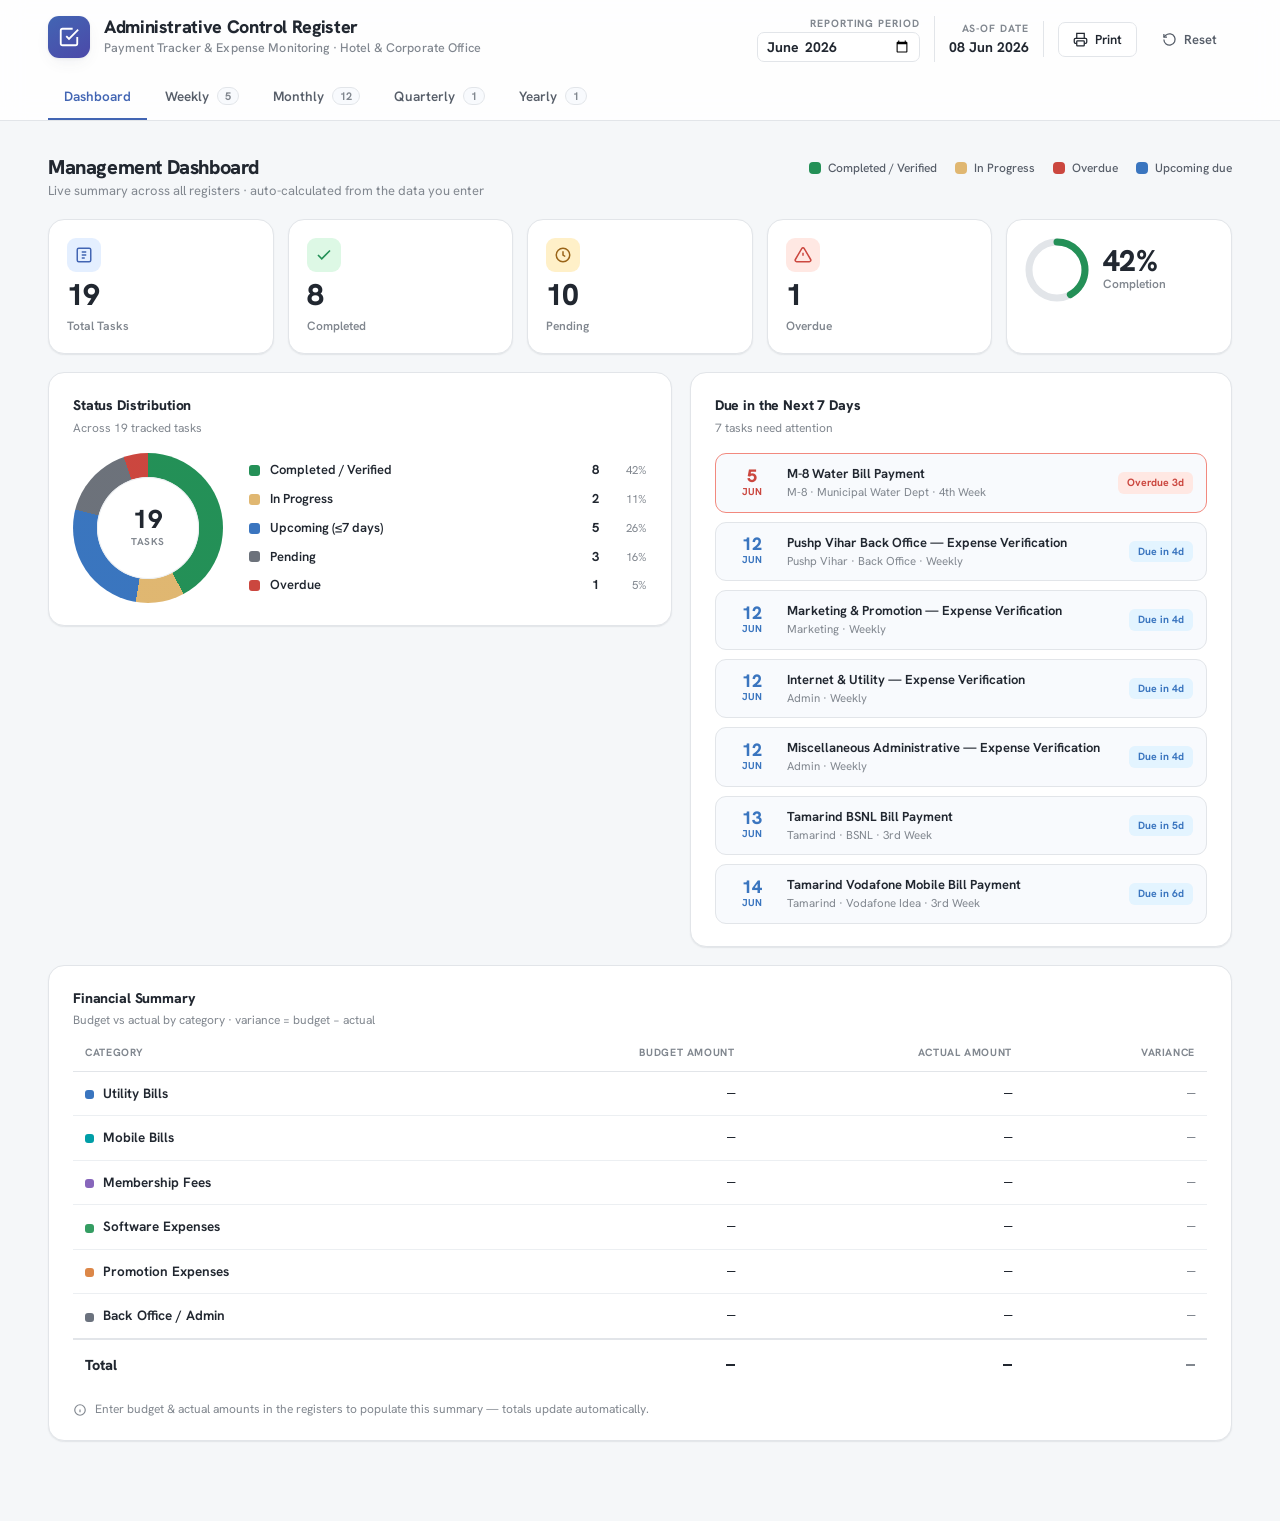
==== index.html @ 275b8256 "Add index.html for GitHub Pages deployment https://claude.ai/code/session_01KsBNf1oLiN9y6DE2yTYC3n" ====
<!DOCTYPE html>
<html lang="en">
<head>
<meta charset="UTF-8">
<meta name="viewport" content="width=device-width, initial-scale=1.0">
<title>Administrative Control Register</title>
<link rel="preconnect" href="https://fonts.googleapis.com">
<link rel="preconnect" href="https://fonts.gstatic.com" crossorigin>
<link href="https://fonts.googleapis.com/css2?family=Hanken+Grotesk:wght@400;500;600;700;800&family=IBM+Plex+Mono:wght@400;500;600&display=swap" rel="stylesheet">
<link rel="stylesheet" href="project/styles.css">
</head>
<body>
  <header class="appbar">
    <div class="appbar-top">
      <div class="brand">
        <div class="brand-mark">
          <svg viewBox="0 0 24 24" fill="none" stroke="currentColor" stroke-width="2"><path d="M9 11l3 3L22 4"/><path d="M21 12v7a2 2 0 0 1-2 2H5a2 2 0 0 1-2-2V5a2 2 0 0 1 2-2h11"/></svg>
        </div>
        <div>
          <h1>Administrative Control Register</h1>
          <div class="sub">Payment Tracker &amp; Expense Monitoring · Hotel &amp; Corporate Office</div>
        </div>
      </div>
      <div class="appbar-actions">
        <div class="period period-select">
          <span class="lbl">Reporting Period</span>
          <input type="month" id="period-input" class="period-month">
        </div>
        <div class="period">
          <span class="lbl">As-of Date</span>
          <span class="val" id="today-val">—</span>
        </div>
        <button class="btn" id="btn-print" title="Print / Save as PDF">
          <svg viewBox="0 0 24 24" fill="none" stroke="currentColor" stroke-width="2"><path d="M6 9V2h12v7M6 18H4a2 2 0 0 1-2-2v-4a2 2 0 0 1 2-2h16a2 2 0 0 1 2 2v4a2 2 0 0 1-2 2h-2"/><rect x="6" y="14" width="12" height="8" rx="1"/></svg>
          Print
        </button>
        <button class="btn btn-ghost" id="btn-reset" title="Reset to seed data">
          <svg viewBox="0 0 24 24" fill="none" stroke="currentColor" stroke-width="2"><path d="M3 12a9 9 0 1 0 3-6.7L3 8"/><path d="M3 3v5h5"/></svg>
          Reset
        </button>
      </div>
    </div>
    <nav class="tabs" id="tabs"></nav>
  </header>

  <main class="wrap">
    <section class="view active" id="view"></section>
  </main>

  <script src="project/data.js"></script>
  <script src="project/app.js"></script>
</body>
</html>
---- project/styles.css ----
/* ============================================================
   Administrative Control Register — design tokens & styles
   ============================================================ */
:root {
  /* neutral cool base */
  --bg:        oklch(0.975 0.004 250);
  --surface:   oklch(1 0 0);
  --surface-2: oklch(0.985 0.004 250);
  --ink:       oklch(0.27 0.02 260);
  --ink-soft:  oklch(0.48 0.02 260);
  --ink-faint: oklch(0.62 0.015 260);
  --line:      oklch(0.92 0.006 260);
  --line-soft: oklch(0.95 0.005 260);
  --primary:   oklch(0.52 0.13 264);
  --primary-soft: oklch(0.95 0.03 264);

  /* status — shared chroma family */
  --green:     oklch(0.58 0.13 155);
  --green-bg:  oklch(0.955 0.038 155);
  --green-edge:oklch(0.72 0.10 155);
  --amber:     oklch(0.70 0.12 75);
  --amber-bg:  oklch(0.96 0.055 85);
  --amber-edge:oklch(0.80 0.10 80);
  --red:       oklch(0.58 0.17 27);
  --red-bg:    oklch(0.96 0.040 27);
  --red-edge:  oklch(0.74 0.13 27);
  --blue:      oklch(0.56 0.13 255);
  --blue-bg:   oklch(0.96 0.035 255);
  --blue-edge: oklch(0.72 0.10 255);
  --slate:     oklch(0.55 0.015 260);
  --slate-bg:  oklch(0.965 0.004 260);

  --r-sm: 7px;
  --r:    11px;
  --r-lg: 16px;
  --shadow-sm: 0 1px 2px oklch(0.4 0.03 264 / 0.06), 0 1px 1px oklch(0.4 0.03 264 / 0.04);
  --shadow:    0 1px 3px oklch(0.4 0.03 264 / 0.07), 0 6px 18px -6px oklch(0.4 0.03 264 / 0.12);
  --shadow-lg: 0 12px 40px -12px oklch(0.4 0.03 264 / 0.22);

  --font: "Hanken Grotesk", system-ui, sans-serif;
  --mono: "IBM Plex Mono", ui-monospace, monospace;
}

* { box-sizing: border-box; }
html, body { margin: 0; padding: 0; }
body {
  font-family: var(--font);
  background: var(--bg);
  color: var(--ink);
  font-size: 14px;
  line-height: 1.45;
  -webkit-font-smoothing: antialiased;
}
.num { font-variant-numeric: tabular-nums; }
.mono { font-family: var(--mono); font-variant-numeric: tabular-nums; }

/* ---------------- top bar ---------------- */
.appbar {
  position: sticky; top: 0; z-index: 40;
  background: oklch(1 0 0 / 0.86);
  backdrop-filter: blur(12px);
  border-bottom: 1px solid var(--line);
  padding: 16px clamp(18px, 4vw, 48px) 0;
}
.appbar-top {
  display: flex; align-items: flex-start; justify-content: space-between;
  gap: 24px; flex-wrap: wrap;
}
.brand { display: flex; align-items: center; gap: 14px; }
.brand-mark {
  width: 42px; height: 42px; border-radius: 11px;
  background: linear-gradient(150deg, var(--primary), oklch(0.46 0.15 280));
  display: grid; place-items: center; color: #fff; flex: none;
  box-shadow: var(--shadow);
}
.brand-mark svg { width: 22px; height: 22px; }
.brand h1 { font-size: 18px; font-weight: 800; letter-spacing: -0.02em; margin: 0; line-height: 1.1; }
.brand .sub { color: var(--ink-faint); font-size: 12.5px; font-weight: 500; margin-top: 2px; letter-spacing: 0.01em; }

.appbar-actions { display: flex; align-items: center; gap: 10px; }
.period {
  display: flex; flex-direction: column; align-items: flex-end;
  padding-right: 14px; margin-right: 4px; border-right: 1px solid var(--line);
}
.period .lbl { font-size: 10.5px; text-transform: uppercase; letter-spacing: 0.09em; color: var(--ink-faint); font-weight: 700; white-space: nowrap; }
.period .val { font-size: 14px; font-weight: 700; white-space: nowrap; }
.period-month {
  font-family: var(--font); font-size: 14px; font-weight: 700; color: var(--ink);
  border: 1px solid var(--line); border-radius: var(--r-sm); background: var(--surface);
  padding: 4px 8px; cursor: pointer; transition: .12s; margin-top: 1px;
}
.period-month:hover { border-color: oklch(0.84 0.01 260); }
.period-month:focus { outline: none; border-color: var(--primary); box-shadow: 0 0 0 3px var(--primary-soft); }
.period-select { border-right: 1px solid var(--line); }

.btn {
  font-family: var(--font); font-size: 13px; font-weight: 600;
  border: 1px solid var(--line); background: var(--surface); color: var(--ink);
  padding: 8px 14px; border-radius: var(--r-sm); cursor: pointer;
  display: inline-flex; align-items: center; gap: 7px; transition: .14s;
}
.btn:hover { background: var(--surface-2); border-color: oklch(0.86 0.01 260); }
.btn svg { width: 15px; height: 15px; }
.btn-primary { background: var(--primary); color: #fff; border-color: transparent; }
.btn-primary:hover { background: oklch(0.47 0.14 264); }
.btn-ghost { border-color: transparent; background: transparent; color: var(--ink-soft); }
.btn-ghost:hover { background: var(--surface-2); }

/* ---------------- tabs ---------------- */
.tabs { display: flex; gap: 2px; margin-top: 14px; }
.tab {
  font-family: var(--font); font-size: 13.5px; font-weight: 600;
  color: var(--ink-soft); background: none; border: none; cursor: pointer;
  padding: 11px 16px 13px; border-bottom: 2.5px solid transparent;
  display: flex; align-items: center; gap: 8px; transition: .14s; white-space: nowrap;
}
.tab:hover { color: var(--ink); }
.tab.active { color: var(--primary); border-bottom-color: var(--primary); }
.tab .count {
  font-size: 11px; font-weight: 700; background: var(--surface-2); color: var(--ink-faint);
  padding: 1px 7px; border-radius: 20px; border: 1px solid var(--line);
}
.tab.active .count { background: var(--primary-soft); color: var(--primary); border-color: transparent; }

/* ---------------- layout ---------------- */
.wrap { padding: clamp(18px, 3vw, 32px) clamp(18px, 4vw, 48px) 80px; max-width: 1680px; margin: 0 auto; }
.view { display: none; }
.view.active { display: block; }

.view-head { display: flex; align-items: baseline; justify-content: space-between; gap: 16px; margin-bottom: 18px; flex-wrap: wrap; }
.view-head h2 { font-size: 20px; font-weight: 800; letter-spacing: -0.02em; margin: 0; }
.view-head .desc { color: var(--ink-faint); font-size: 13px; }

/* ---------------- filter bar ---------------- */
.filterbar { display: flex; align-items: center; gap: 10px; margin-bottom: 14px; flex-wrap: wrap; }
.search { position: relative; }
.search svg { position: absolute; left: 11px; top: 50%; transform: translateY(-50%); width: 15px; height: 15px; color: var(--ink-faint); }
.search input {
  font-family: var(--font); font-size: 13px; padding: 9px 12px 9px 34px; width: 260px;
  border: 1px solid var(--line); border-radius: var(--r-sm); background: var(--surface); color: var(--ink);
}
.search input:focus { outline: none; border-color: var(--primary); box-shadow: 0 0 0 3px var(--primary-soft); }
.chip-filters { display: flex; gap: 6px; flex-wrap: wrap; }
.fchip {
  font-family: var(--font); font-size: 12px; font-weight: 600; cursor: pointer;
  padding: 6px 12px; border-radius: 20px; border: 1px solid var(--line);
  background: var(--surface); color: var(--ink-soft); transition: .14s;
}
.fchip:hover { border-color: oklch(0.84 0.01 260); }
.fchip.active { background: var(--ink); color: #fff; border-color: var(--ink); }

/* ---------------- register table ---------------- */
.tablecard { background: var(--surface); border: 1px solid var(--line); border-radius: var(--r-lg); box-shadow: var(--shadow-sm); overflow: hidden; }
.tscroll { overflow-x: auto; }
table.reg { width: 100%; border-collapse: collapse; min-width: 940px; }
table.reg thead th {
  text-align: left; font-size: 10.5px; font-weight: 700; text-transform: uppercase; letter-spacing: 0.06em;
  color: var(--ink-faint); padding: 13px 14px; background: var(--surface-2);
  border-bottom: 1px solid var(--line); position: sticky; top: 0; white-space: nowrap;
}
table.reg th.r, table.reg td.r { text-align: right; }
.grouprow td {
  background: oklch(0.97 0.005 260); padding: 9px 14px;
  font-size: 11px; font-weight: 800; text-transform: uppercase; letter-spacing: 0.08em; color: var(--ink-soft);
  border-bottom: 1px solid var(--line);
}
.grouprow .gcount { color: var(--ink-faint); font-weight: 600; margin-left: 8px; }

tr.task { border-bottom: 1px solid var(--line-soft); transition: background .12s; }
tr.task > td { padding: 11px 14px; vertical-align: middle; }
tr.task:hover { background: var(--surface-2); }
tr.task td.sr { color: var(--ink-faint); font-weight: 600; width: 40px; }
.freqtag { display: inline-block; font-size: 11.5px; font-weight: 600; color: var(--ink-soft); background: var(--surface-2); border: 1px solid var(--line); padding: 3px 9px; border-radius: 6px; white-space: nowrap; }
.freq-sel select {
  appearance: none; font-family: var(--font); font-size: 11.5px; font-weight: 600; color: var(--ink-soft);
  background: var(--surface-2); border: 1px solid var(--line); border-radius: 6px;
  padding: 4px 23px 4px 9px; cursor: pointer; white-space: nowrap; transition: .12s;
  background-image: url("data:image/svg+xml,%3Csvg xmlns='http://www.w3.org/2000/svg' viewBox='0 0 24 24' fill='none' stroke='%23889' stroke-width='2.5'%3E%3Cpath d='M6 9l6 6 6-6'/%3E%3C/svg%3E");
  background-repeat: no-repeat; background-position: right 6px center; background-size: 11px;
}
.freq-sel select:hover { border-color: oklch(0.84 0.01 260); color: var(--ink); }
.freq-sel select:focus { outline: none; border-color: var(--primary); box-shadow: 0 0 0 3px var(--primary-soft); }
.taskname { font-weight: 650; font-size: 13.5px; letter-spacing: -0.005em; }
.taskvendor { color: var(--ink-faint); font-size: 11.5px; margin-top: 1px; }

/* status-tinted rows (bold) */
tr.task[data-eff="completed"], tr.task[data-eff="verified"] { background: var(--green-bg); box-shadow: inset 4px 0 0 var(--green-edge); }
tr.task[data-eff="inprogress"] { background: var(--amber-bg); box-shadow: inset 4px 0 0 var(--amber-edge); }
tr.task[data-eff="overdue"]    { background: var(--red-bg);   box-shadow: inset 4px 0 0 var(--red-edge); }
tr.task[data-eff="upcoming"]   { background: var(--blue-bg);  box-shadow: inset 4px 0 0 var(--blue-edge); }
tr.task[data-eff="completed"]:hover, tr.task[data-eff="verified"]:hover { background: oklch(0.94 0.045 155); }
tr.task[data-eff="inprogress"]:hover { background: oklch(0.945 0.06 85); }
tr.task[data-eff="overdue"]:hover { background: oklch(0.945 0.05 27); }
tr.task[data-eff="upcoming"]:hover { background: oklch(0.945 0.045 255); }

/* cells: inline editable inputs */
.cell-in {
  font-family: var(--font); font-size: 13px; color: var(--ink); background: transparent;
  border: 1px solid transparent; border-radius: 6px; padding: 5px 7px; width: 100%; transition: .12s;
}
.cell-in.amt { font-family: var(--mono); font-variant-numeric: tabular-nums; text-align: right; min-width: 96px; }
.cell-in.date { min-width: 120px; }
.cell-in:hover { border-color: var(--line); background: oklch(1 0 0 / 0.6); }
.cell-in:focus { outline: none; border-color: var(--primary); background: var(--surface); box-shadow: 0 0 0 3px var(--primary-soft); }
.cell-in::placeholder { color: oklch(0.78 0.01 260); }

.diff { font-family: var(--mono); font-variant-numeric: tabular-nums; font-weight: 600; font-size: 12.5px; }
.diff.pos { color: var(--green); }
.diff.neg { color: var(--red); }
.diff.zero { color: var(--ink-faint); }

/* status select */
.status-sel { position: relative; }
.status-sel select {
  appearance: none; font-family: var(--font); font-size: 12px; font-weight: 700;
  border-radius: 20px; padding: 5px 26px 5px 12px; cursor: pointer; border: 1px solid transparent;
  background-position: right 8px center; background-repeat: no-repeat; background-size: 12px;
}
.status-sel select:focus { outline: none; box-shadow: 0 0 0 3px oklch(0.7 0.05 264 / 0.3); }
.st-completed, .st-verified { color: var(--green); background-color: var(--green-bg); }
.st-inprogress { color: oklch(0.50 0.10 70); background-color: var(--amber-bg); }
.st-overdue { color: var(--red); background-color: var(--red-bg); }
.st-pending { color: var(--slate); background-color: var(--slate-bg); }
select.st-completed, select.st-verified { background-image: url("data:image/svg+xml,%3Csvg xmlns='http://www.w3.org/2000/svg' viewBox='0 0 24 24' fill='none' stroke='%23357a4e' stroke-width='3'%3E%3Cpath d='M6 9l6 6 6-6'/%3E%3C/svg%3E"); }
select.st-inprogress { background-image: url("data:image/svg+xml,%3Csvg xmlns='http://www.w3.org/2000/svg' viewBox='0 0 24 24' fill='none' stroke='%23806017' stroke-width='3'%3E%3Cpath d='M6 9l6 6 6-6'/%3E%3C/svg%3E"); }
select.st-overdue { background-image: url("data:image/svg+xml,%3Csvg xmlns='http://www.w3.org/2000/svg' viewBox='0 0 24 24' fill='none' stroke='%23b33' stroke-width='3'%3E%3Cpath d='M6 9l6 6 6-6'/%3E%3C/svg%3E"); }
select.st-pending { background-image: url("data:image/svg+xml,%3Csvg xmlns='http://www.w3.org/2000/svg' viewBox='0 0 24 24' fill='none' stroke='%23667' stroke-width='3'%3E%3Cpath d='M6 9l6 6 6-6'/%3E%3C/svg%3E"); }

.due-badge { display: inline-flex; align-items: center; gap: 5px; font-size: 11px; font-weight: 700; padding: 2px 8px; border-radius: 6px; white-space: nowrap; margin-top: 3px; }
.due-badge.up { color: var(--blue); background: var(--blue-bg); }
.due-badge.over { color: var(--red); background: var(--red-bg); }
.duedate { font-family: var(--mono); font-size: 12.5px; }

.expand-btn { width: 28px; height: 28px; border-radius: 7px; border: 1px solid transparent; background: transparent; cursor: pointer; display: grid; place-items: center; color: var(--ink-faint); transition: .14s; }
.expand-btn:hover { background: oklch(1 0 0 / 0.7); border-color: var(--line); color: var(--ink); }
.expand-btn svg { width: 16px; height: 16px; transition: transform .2s; }
tr.task.open .expand-btn svg { transform: rotate(180deg); }

/* detail row */
tr.detail { display: none; }
tr.detail.show { display: table-row; }
tr.detail > td { padding: 0; background: oklch(0.985 0.004 260); border-bottom: 1px solid var(--line); }
.detail-inner { padding: 18px 22px 22px; display: grid; grid-template-columns: 1fr 1.4fr; gap: 26px; }
@media (max-width: 900px) { .detail-inner { grid-template-columns: 1fr; } }
.detail-group h4 { font-size: 11px; text-transform: uppercase; letter-spacing: 0.08em; color: var(--ink-faint); font-weight: 800; margin: 0 0 12px; display: flex; align-items: center; gap: 8px; }
.detail-group h4::after { content: ""; flex: 1; height: 1px; background: var(--line); }
.fgrid { display: grid; grid-template-columns: repeat(auto-fit, minmax(140px, 1fr)); gap: 12px 16px; }
.field { display: flex; flex-direction: column; gap: 4px; }
.field.full { grid-column: 1 / -1; }
.field label { font-size: 10.5px; font-weight: 700; text-transform: uppercase; letter-spacing: 0.05em; color: var(--ink-faint); }
.field input, .field select, .field textarea {
  font-family: var(--font); font-size: 13px; color: var(--ink); background: var(--surface);
  border: 1px solid var(--line); border-radius: var(--r-sm); padding: 8px 10px; width: 100%;
}
.field input.mono { font-family: var(--mono); }
.field textarea { resize: vertical; min-height: 38px; }
.field input:focus, .field select:focus, .field textarea:focus { outline: none; border-color: var(--primary); box-shadow: 0 0 0 3px var(--primary-soft); }
.field .computed { font-family: var(--mono); font-weight: 700; font-size: 14px; padding: 8px 10px; background: var(--surface-2); border: 1px solid var(--line); border-radius: var(--r-sm); color: var(--ink); }
.field select { appearance: none; background-image: url("data:image/svg+xml,%3Csvg xmlns='http://www.w3.org/2000/svg' viewBox='0 0 24 24' fill='none' stroke='%23889' stroke-width='2.5'%3E%3Cpath d='M6 9l6 6 6-6'/%3E%3C/svg%3E"); background-repeat: no-repeat; background-position: right 9px center; background-size: 14px; padding-right: 28px; }

.empty-note { padding: 40px; text-align: center; color: var(--ink-faint); font-size: 13px; }

/* ============================================================
   DASHBOARD
   ============================================================ */
.dash-grid { display: grid; gap: 18px; }
.stat-row { display: grid; grid-template-columns: repeat(5, 1fr); gap: 14px; }
@media (max-width: 1100px) { .stat-row { grid-template-columns: repeat(2, 1fr); } }
@media (max-width: 560px) { .stat-row { grid-template-columns: 1fr; } }

.card { background: var(--surface); border: 1px solid var(--line); border-radius: var(--r-lg); box-shadow: var(--shadow-sm); padding: 18px; }
.card.pad-lg { padding: 22px 24px; }

.stat { display: flex; flex-direction: column; gap: 8px; position: relative; overflow: hidden; }
.stat .ico { width: 34px; height: 34px; border-radius: 9px; display: grid; place-items: center; }
.stat .ico svg { width: 18px; height: 18px; }
.stat .v { font-size: 30px; font-weight: 800; letter-spacing: -0.03em; line-height: 1; font-variant-numeric: tabular-nums; }
.stat .k { font-size: 12px; font-weight: 600; color: var(--ink-faint); }
.ico.i-total { background: var(--primary-soft); color: var(--primary); }
.ico.i-done { background: var(--green-bg); color: var(--green); }
.ico.i-pend { background: var(--amber-bg); color: oklch(0.55 0.11 70); }
.ico.i-over { background: var(--red-bg); color: var(--red); }
.stat.completion .ring { width: 64px; height: 64px; }

.dash-cols { display: grid; grid-template-columns: 1.15fr 1fr; gap: 18px; align-items: start; }
@media (max-width: 980px) { .dash-cols { grid-template-columns: 1fr; } }
.card-title { font-size: 14px; font-weight: 800; letter-spacing: -0.01em; margin: 0 0 4px; }
.card-sub { font-size: 12px; color: var(--ink-faint); margin: 0 0 16px; }

/* donut */
.donut-wrap { display: flex; align-items: center; gap: 26px; }
.donut { width: 150px; height: 150px; flex: none; border-radius: 50%; position: relative; }
.donut::after { content: ""; position: absolute; inset: 24px; background: var(--surface); border-radius: 50%; box-shadow: inset 0 0 0 1px var(--line-soft); }
.donut .center { position: absolute; inset: 0; display: grid; place-content: center; text-align: center; z-index: 1; }
.donut .center .big { font-size: 26px; font-weight: 800; line-height: 1; font-variant-numeric: tabular-nums; }
.donut .center .lbl { font-size: 10px; font-weight: 700; text-transform: uppercase; letter-spacing: 0.06em; color: var(--ink-faint); margin-top: 3px; }
.legend { display: flex; flex-direction: column; gap: 10px; flex: 1; }
.legend-item { display: flex; align-items: center; gap: 10px; font-size: 13px; }
.legend-item .dot { width: 11px; height: 11px; border-radius: 3px; flex: none; }
.legend-item .nm { font-weight: 600; flex: 1; }
.legend-item .ct { font-weight: 700; font-variant-numeric: tabular-nums; }
.legend-item .pc { color: var(--ink-faint); font-size: 11.5px; width: 38px; text-align: right; font-variant-numeric: tabular-nums; }

/* upcoming list */
.up-list { display: flex; flex-direction: column; gap: 9px; }
.up-item { display: flex; align-items: center; gap: 12px; padding: 11px 13px; border-radius: var(--r); border: 1px solid var(--line); background: var(--surface-2); }
.up-item .when { width: 46px; flex: none; text-align: center; }
.up-item .when .d { font-size: 18px; font-weight: 800; line-height: 1; font-variant-numeric: tabular-nums; }
.up-item .when .m { font-size: 10px; font-weight: 700; text-transform: uppercase; color: var(--ink-faint); }
.up-item .info { flex: 1; min-width: 0; }
.up-item .info .nm { font-weight: 650; font-size: 13px; white-space: nowrap; overflow: hidden; text-overflow: ellipsis; }
.up-item .info .meta { font-size: 11.5px; color: var(--ink-faint); }
.up-item .tag { font-size: 10.5px; font-weight: 700; padding: 3px 9px; border-radius: 6px; white-space: nowrap; }
.up-item.over { border-color: var(--red-edge); }
.up-item.over .when .d, .up-item.over .when .m { color: var(--red); }
.up-item.over .tag { background: var(--red-bg); color: var(--red); }
.up-item.up .when .d, .up-item.up .when .m { color: var(--blue); }
.up-item.up .tag { background: var(--blue-bg); color: var(--blue); }
.up-empty { padding: 30px; text-align: center; color: var(--ink-faint); font-size: 13px; }

/* financial summary */
table.fin { width: 100%; border-collapse: collapse; }
table.fin th { text-align: left; font-size: 10.5px; text-transform: uppercase; letter-spacing: 0.06em; color: var(--ink-faint); font-weight: 700; padding: 0 12px 10px; border-bottom: 1px solid var(--line); }
table.fin th.r, table.fin td.r { text-align: right; }
table.fin td { padding: 12px; border-bottom: 1px solid var(--line-soft); font-size: 13.5px; }
table.fin td.cat { font-weight: 650; }
table.fin td.cat .swatch { display: inline-block; width: 9px; height: 9px; border-radius: 3px; margin-right: 9px; vertical-align: middle; }
table.fin .amt { font-family: var(--mono); font-variant-numeric: tabular-nums; }
table.fin tr.total td { border-top: 2px solid var(--line); border-bottom: none; font-weight: 800; font-size: 14.5px; padding-top: 14px; }
table.fin .var.pos { color: var(--green); }
table.fin .var.neg { color: var(--red); }
table.fin .var.zero { color: var(--ink-faint); }
.fin-note { margin-top: 14px; font-size: 12px; color: var(--ink-faint); display: flex; align-items: center; gap: 8px; }
.fin-note svg { width: 14px; height: 14px; flex: none; }

/* progress ring (svg) */
.ring { transform: rotate(-90deg); }
.ring .bg { stroke: var(--line); }
.ring .fg { stroke: var(--green); stroke-linecap: round; transition: stroke-dasharray .6s ease; }

/* legend strip under dashboard */
.legend-strip { display: flex; gap: 18px; flex-wrap: wrap; margin-top: 4px; }
.legend-strip .ls { display: flex; align-items: center; gap: 7px; font-size: 12px; color: var(--ink-soft); font-weight: 500; }
.legend-strip .ls .sw { width: 12px; height: 12px; border-radius: 4px; }

/* print */
@media print {
  .appbar { position: static; }
  .appbar-actions, .filterbar, .expand-btn, .tabs { display: none !important; }
  .view { display: block !important; page-break-after: always; }
  body { background: #fff; }
  tr.detail { display: table-row !important; }
}
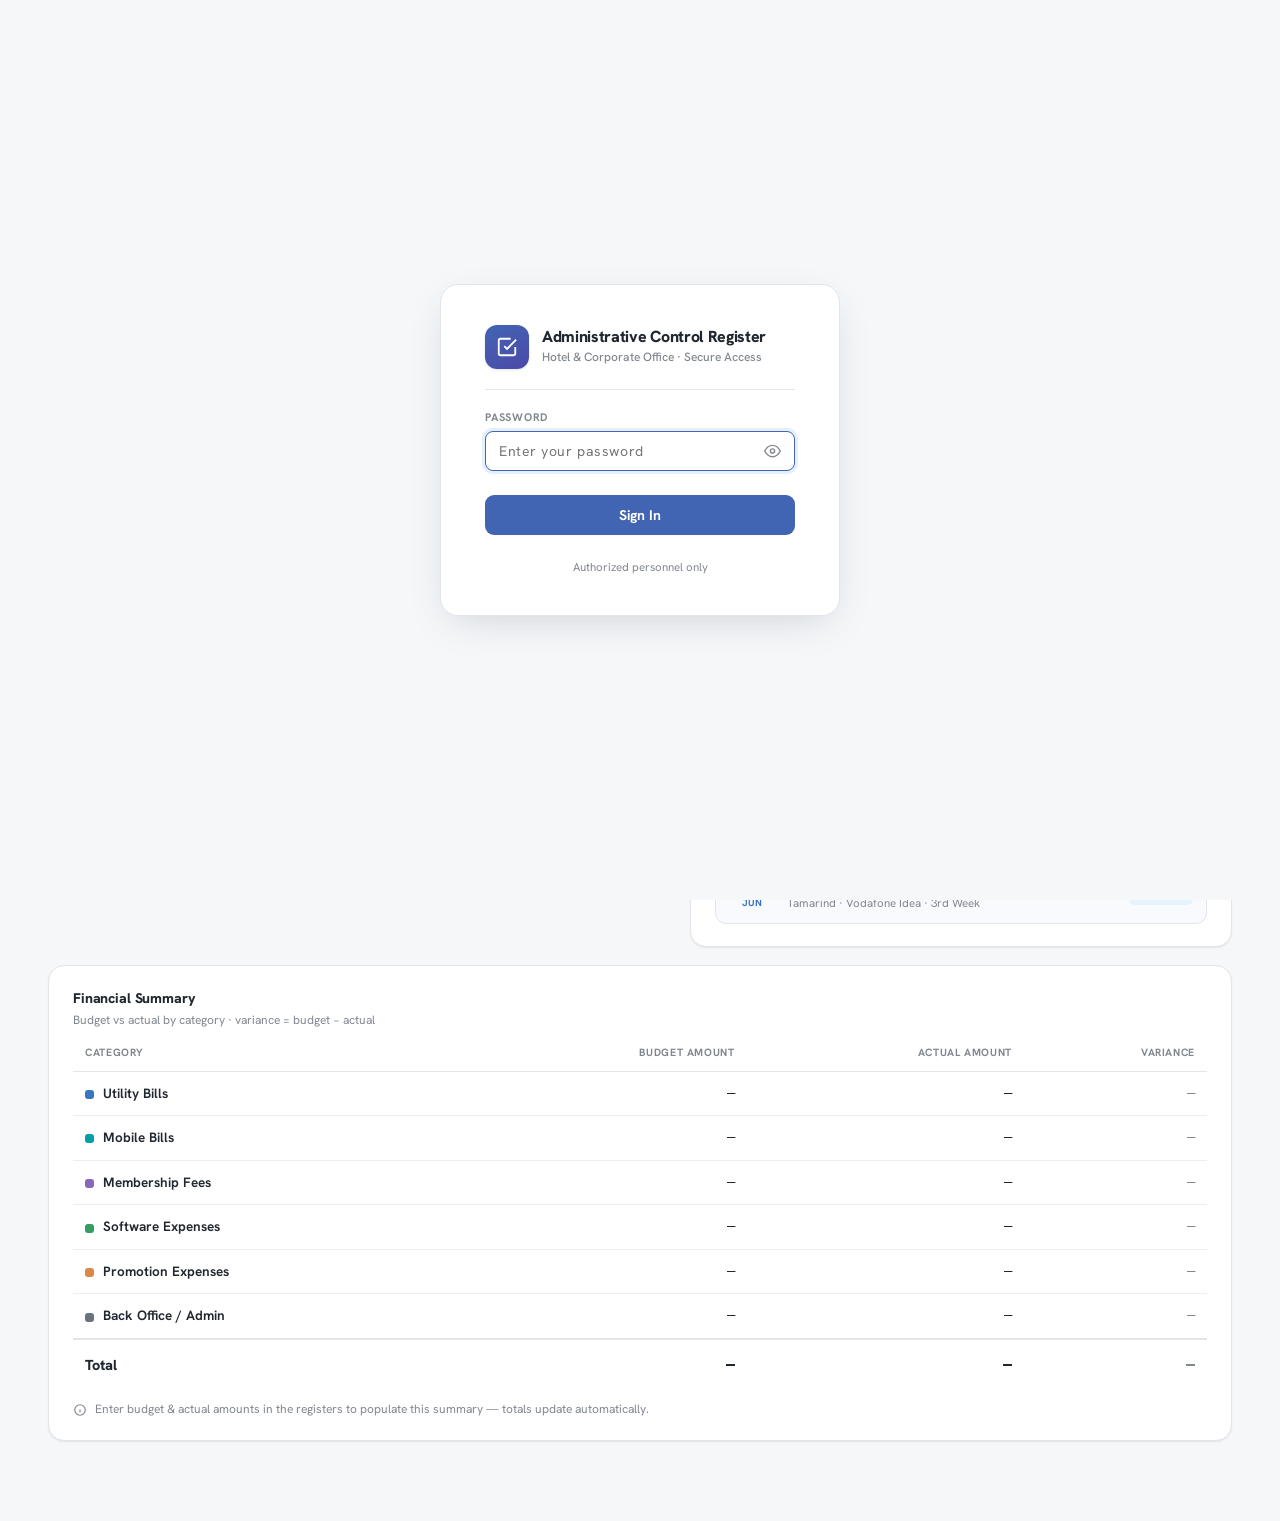
==== commit ab8c2642: "Add password login screen to app https://claude.ai/code/session_01KsBNf1oLiN9y6DE2yTYC3n" ====
--- a/index.html
+++ b/index.html
@@ -8,8 +8,140 @@
 <link rel="preconnect" href="https://fonts.gstatic.com" crossorigin>
 <link href="https://fonts.googleapis.com/css2?family=Hanken+Grotesk:wght@400;500;600;700;800&family=IBM+Plex+Mono:wght@400;500;600&display=swap" rel="stylesheet">
 <link rel="stylesheet" href="project/styles.css">
+<style>
+  #login-gate {
+    position: fixed; inset: 0; z-index: 9999;
+    background: oklch(0.975 0.004 250);
+    display: flex; align-items: center; justify-content: center;
+    font-family: "Hanken Grotesk", system-ui, sans-serif;
+  }
+  .login-card {
+    background: #fff; border: 1px solid oklch(0.92 0.006 260);
+    border-radius: 18px; padding: 40px 44px; width: 100%; max-width: 400px;
+    box-shadow: 0 12px 40px -12px oklch(0.4 0.03 264 / 0.22);
+    display: flex; flex-direction: column; gap: 24px;
+  }
+  .login-brand { display: flex; align-items: center; gap: 13px; }
+  .login-mark {
+    width: 44px; height: 44px; border-radius: 12px; flex: none;
+    background: linear-gradient(150deg, oklch(0.52 0.13 264), oklch(0.46 0.15 280));
+    display: grid; place-items: center; color: #fff;
+    box-shadow: 0 1px 3px oklch(0.4 0.03 264 / 0.15);
+  }
+  .login-mark svg { width: 22px; height: 22px; }
+  .login-brand h2 { font-size: 16px; font-weight: 800; letter-spacing: -0.02em; margin: 0; line-height: 1.2; }
+  .login-brand p { font-size: 12px; color: oklch(0.62 0.015 260); margin: 2px 0 0; font-weight: 500; }
+  .login-divider { height: 1px; background: oklch(0.92 0.006 260); margin: -4px 0; }
+  .login-fields { display: flex; flex-direction: column; gap: 14px; }
+  .login-fields label { font-size: 11px; font-weight: 700; text-transform: uppercase; letter-spacing: 0.07em; color: oklch(0.62 0.015 260); display: block; margin-bottom: 5px; }
+  .pw-wrap { position: relative; }
+  .pw-wrap input {
+    font-family: "Hanken Grotesk", system-ui, sans-serif;
+    font-size: 14px; width: 100%; padding: 10px 42px 10px 13px;
+    border: 1px solid oklch(0.92 0.006 260); border-radius: 8px;
+    background: oklch(0.985 0.004 250); color: oklch(0.27 0.02 260);
+    outline: none; transition: .14s; box-sizing: border-box; letter-spacing: 0.04em;
+  }
+  .pw-wrap input:focus { border-color: oklch(0.52 0.13 264); box-shadow: 0 0 0 3px oklch(0.95 0.03 264); background: #fff; }
+  .pw-toggle {
+    position: absolute; right: 10px; top: 50%; transform: translateY(-50%);
+    background: none; border: none; cursor: pointer; color: oklch(0.62 0.015 260);
+    padding: 4px; display: grid; place-items: center;
+  }
+  .pw-toggle:hover { color: oklch(0.27 0.02 260); }
+  .pw-toggle svg { width: 17px; height: 17px; }
+  .login-error {
+    font-size: 12.5px; color: oklch(0.58 0.17 27); background: oklch(0.96 0.040 27);
+    border: 1px solid oklch(0.74 0.13 27); border-radius: 7px;
+    padding: 9px 12px; display: none;
+  }
+  .login-error.show { display: block; }
+  .login-btn {
+    font-family: "Hanken Grotesk", system-ui, sans-serif;
+    font-size: 14px; font-weight: 700; background: oklch(0.52 0.13 264);
+    color: #fff; border: none; border-radius: 9px; padding: 11px;
+    cursor: pointer; transition: .14s; width: 100%;
+  }
+  .login-btn:hover { background: oklch(0.47 0.14 264); }
+  .login-btn:active { transform: scale(0.99); }
+  .login-footer { text-align: center; font-size: 11.5px; color: oklch(0.62 0.015 260); }
+</style>
 </head>
 <body>
+
+  <!-- Login Gate -->
+  <div id="login-gate">
+    <div class="login-card">
+      <div class="login-brand">
+        <div class="login-mark">
+          <svg viewBox="0 0 24 24" fill="none" stroke="currentColor" stroke-width="2"><path d="M9 11l3 3L22 4"/><path d="M21 12v7a2 2 0 0 1-2 2H5a2 2 0 0 1-2-2V5a2 2 0 0 1 2-2h11"/></svg>
+        </div>
+        <div>
+          <h2>Administrative Control Register</h2>
+          <p>Hotel &amp; Corporate Office · Secure Access</p>
+        </div>
+      </div>
+      <div class="login-divider"></div>
+      <div class="login-fields">
+        <div>
+          <label for="pw-input">Password</label>
+          <div class="pw-wrap">
+            <input type="password" id="pw-input" placeholder="Enter your password" autocomplete="current-password">
+            <button class="pw-toggle" id="pw-toggle" type="button" tabindex="-1" aria-label="Show/hide password">
+              <svg id="eye-icon" viewBox="0 0 24 24" fill="none" stroke="currentColor" stroke-width="2"><path d="M1 12s4-8 11-8 11 8 11 8-4 8-11 8-11-8-11-8z"/><circle cx="12" cy="12" r="3"/></svg>
+            </button>
+          </div>
+        </div>
+        <div class="login-error" id="login-error">Incorrect password. Please try again.</div>
+      </div>
+      <button class="login-btn" id="login-btn">Sign In</button>
+      <div class="login-footer">Authorized personnel only</div>
+    </div>
+  </div>
+
+  <script>
+    (function () {
+      var PASS = "Taran@#$567";
+      var SESSION_KEY = "acr_auth";
+      var gate = document.getElementById("login-gate");
+
+      if (sessionStorage.getItem(SESSION_KEY) === "1") { gate.style.display = "none"; return; }
+
+      var input = document.getElementById("pw-input");
+      var btn = document.getElementById("login-btn");
+      var err = document.getElementById("login-error");
+      var toggle = document.getElementById("pw-toggle");
+      var eye = document.getElementById("eye-icon");
+
+      function attempt() {
+        if (input.value === PASS) {
+          sessionStorage.setItem(SESSION_KEY, "1");
+          gate.style.transition = "opacity .25s";
+          gate.style.opacity = "0";
+          setTimeout(function () { gate.style.display = "none"; }, 260);
+        } else {
+          err.classList.add("show");
+          input.value = "";
+          input.focus();
+          input.style.borderColor = "oklch(0.74 0.13 27)";
+          setTimeout(function () { input.style.borderColor = ""; }, 1200);
+        }
+      }
+
+      btn.addEventListener("click", attempt);
+      input.addEventListener("keydown", function (e) { if (e.key === "Enter") attempt(); });
+      toggle.addEventListener("click", function () {
+        var show = input.type === "password";
+        input.type = show ? "text" : "password";
+        eye.innerHTML = show
+          ? '<path d="M17.94 17.94A10.07 10.07 0 0 1 12 20c-7 0-11-8-11-8a18.45 18.45 0 0 1 5.06-5.94"/><path d="M9.9 4.24A9.12 9.12 0 0 1 12 4c7 0 11 8 11 8a18.5 18.5 0 0 1-2.16 3.19"/><line x1="1" y1="1" x2="23" y2="23"/>'
+          : '<path d="M1 12s4-8 11-8 11 8 11 8-4 8-11 8-11-8-11-8z"/><circle cx="12" cy="12" r="3"/>';
+      });
+
+      input.focus();
+    })();
+  </script>
+
   <header class="appbar">
     <div class="appbar-top">
       <div class="brand">
